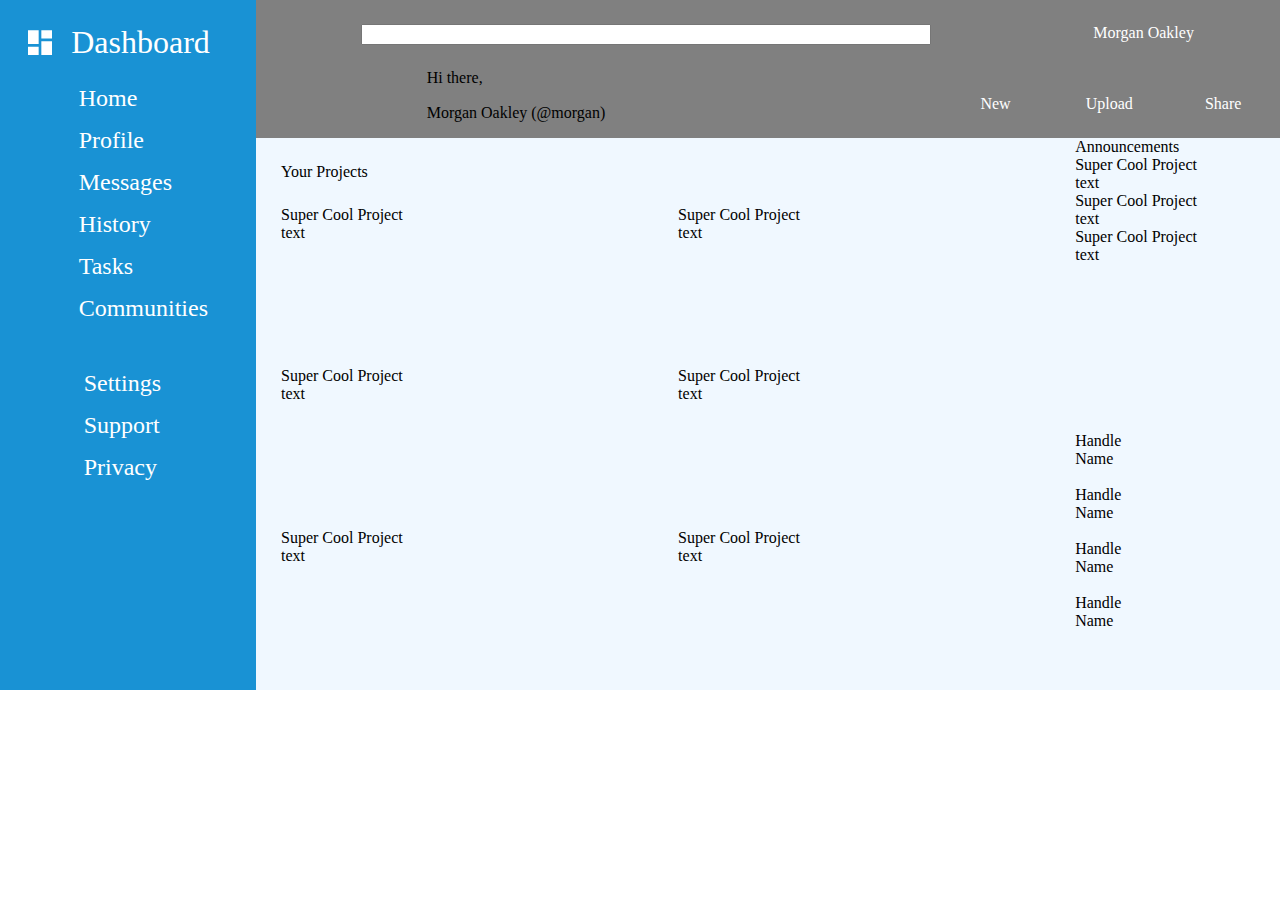
==== Admin-Dashboard/index.html @ c8d5f590 "Incomplete layout" ====
<!DOCTYPE html>
<html lang="en">
<head>
  <meta charset="UTF-8">
  <meta name="viewport" content="width=device-width, initial-scale=1.0">
  <title>Admin Dashboard</title>
  <link rel="stylesheet" href="styles.css">
</head>
<body>
  <div class="container">
    <div class="sidebar">
      <div class="logo">
        <img class="dash-icon" src="images/view-dashboard.svg" alt="Dashboard icon">
        <a class="sitename" href="">Dashboard</a>
      </div>
      <div class="menu">
        <img src="" alt="">
        <a href="">Home</a>
        <img src="" alt="">
        <a href="">Profile</a>
        <img src="" alt="">
        <a href="">Messages</a>
        <img src="" alt="">
        <a href="">History</a>
        <img src="" alt="">
        <a href="">Tasks</a>
        <img src="" alt="">
        <a href="">Communities</a>
      </div>
      <div class="extra-menu">
        <img src="" alt="">
        <a href="">Settings</a>
        <img src="" alt="">
        <a href="">Support</a>
        <img src="" alt="">
        <a href="">Privacy</a>
      </div>
    </div>
    <div class="header">
      <div class="topnav">
        <img src="" alt="">
        <input type="text">
        <img src="" alt="">
        <img src="" alt="">
        <a href="">Morgan Oakley</a>
      </div>
      <div class="greeting">
        <img class="greet-image" src="" alt="">
        <div>Hi there,</div>
        <div>Morgan Oakley (@morgan)</div>
      </div>
      <div class="options">
        <a href="">New</a>
        <a href="">Upload</a>
        <a href="">Share</a>
      </div>
    </div>
    <div class="main">
      <div class="projects">
        <div class="title">Your Projects</div>
        <div class="proj-box">
          <div class="text">
            <div>Super Cool Project</div>
            <div>text</div>
          </div>
          <img class="pricon1" href="" alt="">
          <img class="pricon2" href="" alt="">
          <img class="pricon3" href="" alt="">
        </div>
        <div class="proj-box">
          <div class="text">
            <div>Super Cool Project</div>
            <div>text</div>
          </div>
          <img class="pricon1" href="" alt="">
          <img class="pricon2" href="" alt="">
          <img class="pricon3" href="" alt="">
        </div>
        <div class="proj-box">
          <div class="text">
            <div>Super Cool Project</div>
            <div>text</div>
          </div>
          <img class="pricon1" href="" alt="">
          <img class="pricon2" href="" alt="">
          <img class="pricon3" href="" alt="">
        </div>
        <div class="proj-box">
          <div class="text">
            <div>Super Cool Project</div>
            <div>text</div>
          </div>
          <img class="pricon1" href="" alt="">
          <img class="pricon2" href="" alt="">
          <img class="pricon3" href="" alt="">
        </div>
        <div class="proj-box">
          <div class="text">
            <div>Super Cool Project</div>
            <div>text</div>
          </div>
          <img class="pricon1" href="" alt="">
          <img class="pricon2" href="" alt="">
          <img class="pricon3" href="" alt="">
        </div>
        <div class="proj-box">
          <div class="text">
            <div>Super Cool Project</div>
            <div>text</div>
          </div>
          <img class="pricon1" href="" alt="">
          <img class="pricon2" href="" alt="">
          <img class="pricon3" href="" alt="">
        </div>
      </div>
      <div class="announcements">
        <div>Announcements</div>
        <div class="text">
          <div>Super Cool Project</div>
          <div>text</div>
        </div>
        <div class="text">
          <div>Super Cool Project</div>
          <div>text</div>
        </div>
        <div class="text">
          <div>Super Cool Project</div>
          <div>text</div>
        </div>
      </div>
      <div class="trending">
        <div class="trend">
          <img href="" alt="">
          <div>Handle</div>
          <div>Name</div>
        </div>
        <div class="trend">
          <img href="" alt="">
          <div>Handle</div>
          <div>Name</div>
        </div>
        <div class="trend">
          <img href="" alt="">
          <div>Handle</div>
          <div>Name</div>
        </div>
        <div class="trend">
          <img href="" alt="">
          <div>Handle</div>
          <div>Name</div>
        </div>
      </div>
    </div>
  </div>
</body>
</html>
---- Admin-Dashboard/styles.css ----
body {
  margin: 0;
}

.container {
  display: grid;
  grid-template-columns: 1fr 4fr;
  grid-template-rows: 1fr 4fr;
  padding: 0;
}

.sidebar {
  padding: 1.5rem;
  background-color: #1992d4;
  grid-row: 1 / 3;
}

.header {
  background-color: grey;
  display: grid;
  grid-template-columns: 2fr 1fr;
  grid-template-rows: 1fr 1fr;
}

.main {
  background-color: aliceblue;
  display: grid;
  grid-template-columns: 4fr 1fr;
  grid-template-rows: 1fr 1fr;
}

.dash-icon {
  filter: invert(100%) sepia(100%) saturate(0%) hue-rotate(247deg) brightness(105%) contrast(102%);
}

a {
  text-decoration: none;
  color: white;
}

.logo {
  display: grid;
  grid-template-columns: 1fr 5fr;
  align-items: center;
  justify-items: center;
  gap: 15px;
}

.sitename {
  font-size: 2rem;
  justify-self: left;
}

.menu, .extra-menu {
  display: grid;
  grid-template-columns: 1fr 6fr;
  padding: 1.5rem;
  gap: 15px;
  font-size: 1.5rem;
}

.topnav {
  display: grid;
  grid-template-columns: 1fr 7fr 1fr 1fr 2fr;
  padding: 1.5rem;
  grid-column: 1 / 3;
}

.greeting {
  display: grid;
  grid-template-columns: 1fr 3fr;
  grid-template-rows: 1fr 1fr;
}

.greet-image {
  grid-row: 1 / 3;
}

.options {
  display: grid;
  grid-template-columns: 1fr 1fr 1fr;
  justify-items: center;
  align-items: center;
}

.projects {
  grid-row: 1 / 3;
  display: grid;
  grid-template-columns: 1fr 1fr;
  grid-template-rows: 0.1fr 1fr 1fr 1fr;
  gap: 25px;
  margin: 25px;
}

.title {
  grid-column: 1 / 3;
}

.proj-box {
  display: grid;
  grid-template-columns: 4fr 1fr 1fr 1fr;
  grid-template-rows: 3fr 1fr;
}

.text {
  grid-column: 1 / 5;
}

.pricon1 {
  grid-column: 2 / 3;
}

.pricon2 {
  grid-column: 3 / 4;
}

.pricon3 {
  grid-column: 4 / 5;
}
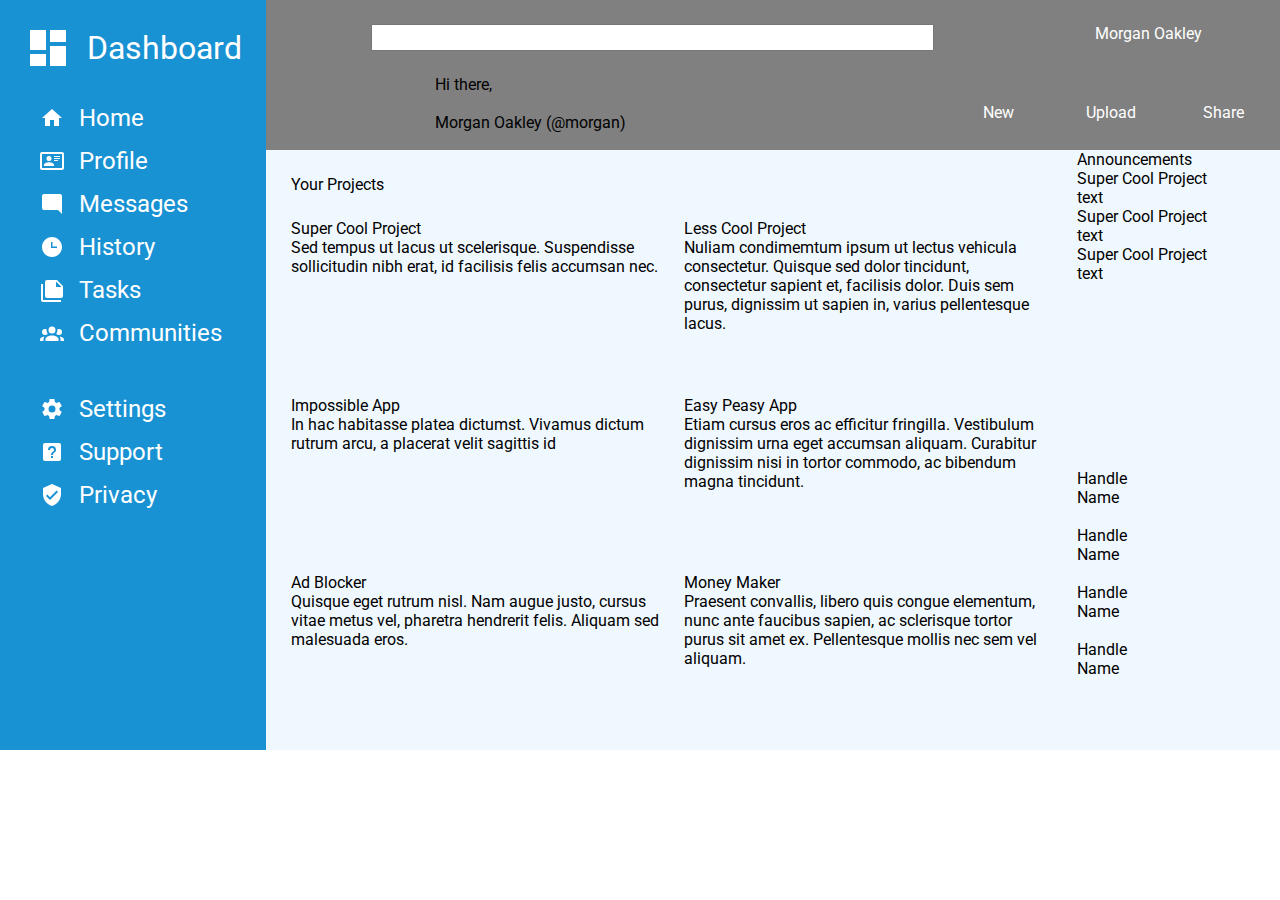
==== commit e1402a1a: "Added menu icons and changed font to Roboto" ====
--- a/Admin-Dashboard/index.html
+++ b/Admin-Dashboard/index.html
@@ -5,34 +5,37 @@
   <meta name="viewport" content="width=device-width, initial-scale=1.0">
   <title>Admin Dashboard</title>
   <link rel="stylesheet" href="styles.css">
+  <link rel="preconnect" href="https://fonts.googleapis.com">
+  <link rel="preconnect" href="https://fonts.gstatic.com" crossorigin>
+  <link href="https://fonts.googleapis.com/css2?family=Roboto&display=swap" rel="stylesheet">
 </head>
 <body>
   <div class="container">
     <div class="sidebar">
       <div class="logo">
-        <img class="dash-icon" src="images/view-dashboard.svg" alt="Dashboard icon">
+        <img class="white-icon main-logo" src="images/view-dashboard.svg" alt="Dashboard icon">
         <a class="sitename" href="">Dashboard</a>
       </div>
       <div class="menu">
-        <img src="" alt="">
+        <img class="white-icon menu-icon" src="images/home.svg" alt="Home icon">
         <a href="">Home</a>
-        <img src="" alt="">
+        <img class="white-icon menu-icon" src="images/card-account-details-outline.svg" alt="Profilo icon">
         <a href="">Profile</a>
-        <img src="" alt="">
+        <img class="white-icon menu-icon" src="images/message-reply.svg" alt="Messages icon">
         <a href="">Messages</a>
-        <img src="" alt="">
+        <img class="white-icon menu-icon" src="images/clock-time-three.svg" alt="History icon">
         <a href="">History</a>
-        <img src="" alt="">
+        <img class="white-icon menu-icon" src="images/note-multiple.svg" alt="Tasks icon">
         <a href="">Tasks</a>
-        <img src="" alt="">
+        <img class="white-icon menu-icon" src="images/account-group.svg" alt="Communities icon">
         <a href="">Communities</a>
       </div>
       <div class="extra-menu">
-        <img src="" alt="">
+        <img class="white-icon menu-icon" src="images/cog.svg" alt="Settings icon">
         <a href="">Settings</a>
-        <img src="" alt="">
+        <img class="white-icon menu-icon" src="images/help-box.svg" alt="Support icon">
         <a href="">Support</a>
-        <img src="" alt="">
+        <img class="white-icon menu-icon" src="images/shield-check.svg" alt="Privacy icon">
         <a href="">Privacy</a>
       </div>
     </div>
@@ -61,7 +64,7 @@
         <div class="proj-box">
           <div class="text">
             <div>Super Cool Project</div>
-            <div>text</div>
+            <div>Sed tempus ut lacus ut scelerisque. Suspendisse sollicitudin nibh erat, id facilisis felis accumsan nec.</div>
           </div>
           <img class="pricon1" href="" alt="">
           <img class="pricon2" href="" alt="">
@@ -69,8 +72,8 @@
         </div>
         <div class="proj-box">
           <div class="text">
-            <div>Super Cool Project</div>
-            <div>text</div>
+            <div>Less Cool Project</div>
+            <div>Nuliam condimemtum ipsum ut lectus vehicula consectetur. Quisque sed dolor tincidunt, consectetur sapient et, facilisis dolor. Duis sem purus, dignissim ut sapien in, varius pellentesque lacus.</div>
           </div>
           <img class="pricon1" href="" alt="">
           <img class="pricon2" href="" alt="">
@@ -78,8 +81,8 @@
         </div>
         <div class="proj-box">
           <div class="text">
-            <div>Super Cool Project</div>
-            <div>text</div>
+            <div>Impossible App</div>
+            <div>In hac habitasse platea dictumst. Vivamus dictum rutrum arcu, a placerat velit sagittis id</div>
           </div>
           <img class="pricon1" href="" alt="">
           <img class="pricon2" href="" alt="">
@@ -87,8 +90,8 @@
         </div>
         <div class="proj-box">
           <div class="text">
-            <div>Super Cool Project</div>
-            <div>text</div>
+            <div>Easy Peasy App</div>
+            <div>Etiam cursus eros ac efficitur fringilla. Vestibulum dignissim urna eget accumsan aliquam. Curabitur dignissim nisi in tortor commodo, ac bibendum magna tincidunt.</div>
           </div>
           <img class="pricon1" href="" alt="">
           <img class="pricon2" href="" alt="">
@@ -96,8 +99,8 @@
         </div>
         <div class="proj-box">
           <div class="text">
-            <div>Super Cool Project</div>
-            <div>text</div>
+            <div>Ad Blocker</div>
+            <div>Quisque eget rutrum nisl. Nam augue justo, cursus vitae metus vel, pharetra hendrerit felis. Aliquam sed malesuada eros.</div>
           </div>
           <img class="pricon1" href="" alt="">
           <img class="pricon2" href="" alt="">
@@ -105,8 +108,8 @@
         </div>
         <div class="proj-box">
           <div class="text">
-            <div>Super Cool Project</div>
-            <div>text</div>
+            <div>Money Maker</div>
+            <div>Praesent convallis, libero quis congue elementum, nunc ante faucibus sapien, ac sclerisque tortor purus sit amet ex. Pellentesque mollis nec sem vel aliquam.</div>
           </div>
           <img class="pricon1" href="" alt="">
           <img class="pricon2" href="" alt="">
--- a/Admin-Dashboard/styles.css
+++ b/Admin-Dashboard/styles.css
@@ -1,5 +1,6 @@
 body {
   margin: 0;
+  font-family: 'Roboto', sans-serif;
 }
 
 .container {
@@ -29,7 +30,7 @@
   grid-template-rows: 1fr 1fr;
 }
 
-.dash-icon {
+.white-icon {
   filter: invert(100%) sepia(100%) saturate(0%) hue-rotate(247deg) brightness(105%) contrast(102%);
 }
 
@@ -51,12 +52,22 @@
   justify-self: left;
 }
 
+.main-logo {
+  width: 3rem;
+}
+
 .menu, .extra-menu {
   display: grid;
   grid-template-columns: 1fr 6fr;
-  padding: 1.5rem;
+  padding: 1rem;
   gap: 15px;
   font-size: 1.5rem;
+  align-items: center;
+  padding-top: 2rem;
+}
+
+.menu-icon {
+  width: 1.5rem;
 }
 
 .topnav {
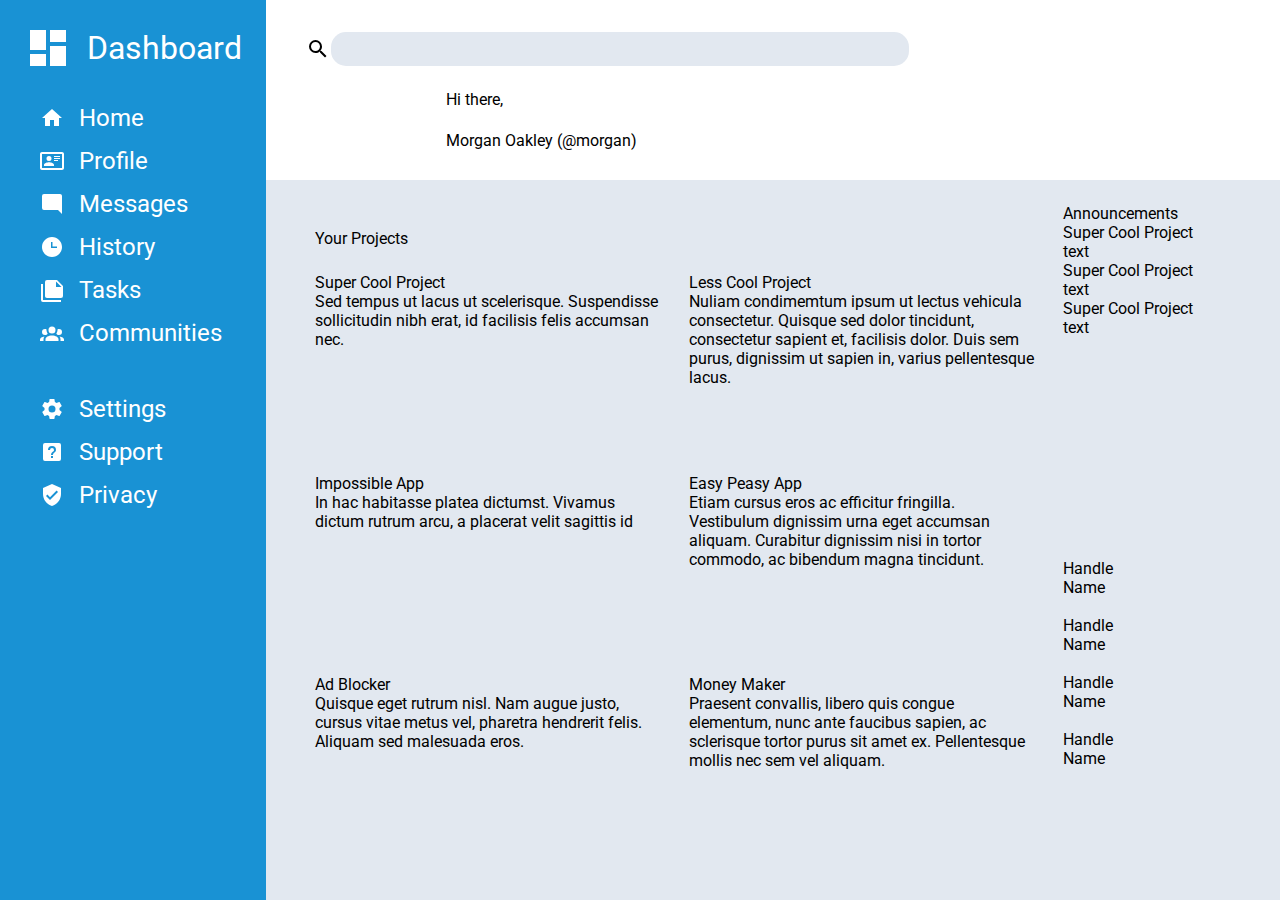
==== commit 13207377: "Changed search bar style" ====
--- a/Admin-Dashboard/index.html
+++ b/Admin-Dashboard/index.html
@@ -41,7 +41,7 @@
     </div>
     <div class="header">
       <div class="topnav">
-        <img src="" alt="">
+        <img class= "header-icon" src="images/magnify.svg" alt="Magnifying glass">
         <input type="text">
         <img src="" alt="">
         <img src="" alt="">
--- a/Admin-Dashboard/styles.css
+++ b/Admin-Dashboard/styles.css
@@ -17,17 +17,20 @@
 }
 
 .header {
-  background-color: grey;
   display: grid;
   grid-template-columns: 2fr 1fr;
   grid-template-rows: 1fr 1fr;
+  padding: 1rem;
+  padding-top: 0.5rem;
+  padding-bottom: 0.5rem;
 }
 
 .main {
-  background-color: aliceblue;
+  background-color: #e2e8f0;
   display: grid;
   grid-template-columns: 4fr 1fr;
   grid-template-rows: 1fr 1fr;
+  padding: 1.5rem;
 }
 
 .white-icon {
@@ -70,11 +73,16 @@
   width: 1.5rem;
 }
 
+.header-icon {
+  width: 1.5rem;
+}
+
 .topnav {
   display: grid;
-  grid-template-columns: 1fr 7fr 1fr 1fr 2fr;
+  grid-template-columns:0.3fr 7fr 1fr 1fr 2fr;
   padding: 1.5rem;
   grid-column: 1 / 3;
+  align-items: center;
 }
 
 .greeting {
@@ -127,4 +135,11 @@
 
 .pricon3 {
   grid-column: 4 / 5;
+}
+
+input {
+  background-color: #e2e8f0;
+  border: 0;
+  border-radius: 15px;
+  height: 2rem;
 }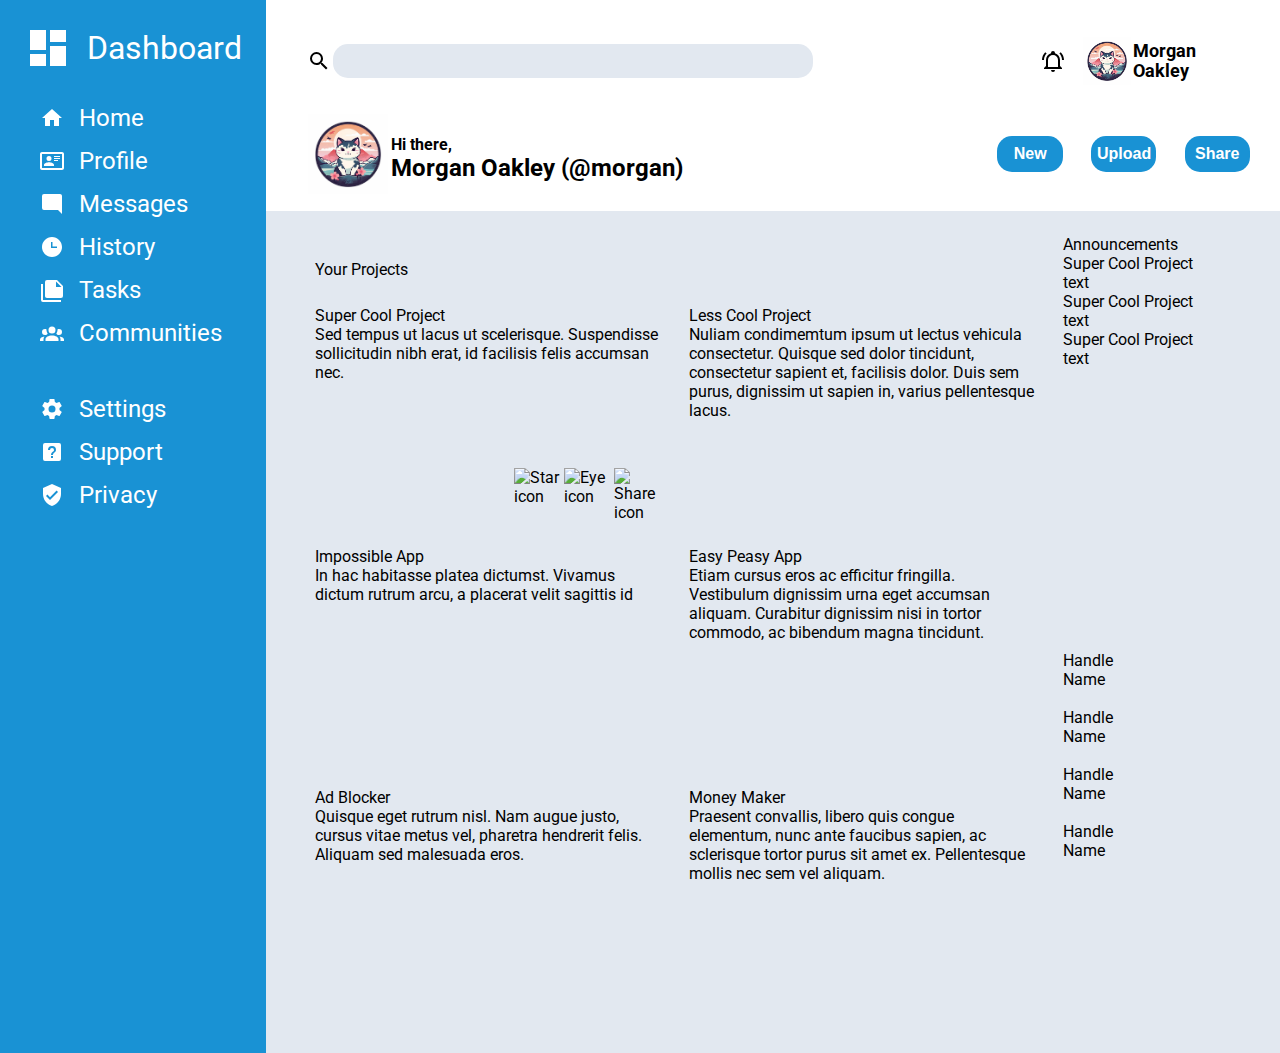
==== commit 2de11e62: "Changed header icons and styles" ====
--- a/Admin-Dashboard/index.html
+++ b/Admin-Dashboard/index.html
@@ -43,19 +43,19 @@
       <div class="topnav">
         <img class= "header-icon" src="images/magnify.svg" alt="Magnifying glass">
         <input type="text">
-        <img src="" alt="">
-        <img src="" alt="">
-        <a href="">Morgan Oakley</a>
+        <img class="header-icon bell" src="images/bell-ring-outline.svg" alt="Bell ringing">
+        <img class="user-image" src="images/cat.jpg" alt="Cat icon">
+        <a class="header-link" href="">Morgan Oakley</a>
       </div>
       <div class="greeting">
-        <img class="greet-image" src="" alt="">
-        <div>Hi there,</div>
-        <div>Morgan Oakley (@morgan)</div>
+        <img class="greet-image" src="images/cat.jpg" alt="Cat icon">
+        <div class="greet1">Hi there,</div>
+        <div class="greet2">Morgan Oakley (@morgan)</div>
       </div>
       <div class="options">
-        <a href="">New</a>
-        <a href="">Upload</a>
-        <a href="">Share</a>
+        <input type="button" class="button" value="New">
+        <input type="button" class="button" value="Upload">
+        <input type="button" class="button" value="Share">
       </div>
     </div>
     <div class="main">
@@ -66,9 +66,9 @@
             <div>Super Cool Project</div>
             <div>Sed tempus ut lacus ut scelerisque. Suspendisse sollicitudin nibh erat, id facilisis felis accumsan nec.</div>
           </div>
-          <img class="pricon1" href="" alt="">
-          <img class="pricon2" href="" alt="">
-          <img class="pricon3" href="" alt="">
+          <img class="pricon1" href="images/star-plus-outline.svg" alt="Star icon">
+          <img class="pricon2" href="images/eye-plus-outline.svg" alt="Eye icon">
+          <img class="pricon3" href="images/share-variant-outline.svg" alt="Share icon">
         </div>
         <div class="proj-box">
           <div class="text">
--- a/Admin-Dashboard/styles.css
+++ b/Admin-Dashboard/styles.css
@@ -18,7 +18,7 @@
 
 .header {
   display: grid;
-  grid-template-columns: 2fr 1fr;
+  grid-template-columns: 2.5fr 1fr;
   grid-template-rows: 1fr 1fr;
   padding: 1rem;
   padding-top: 0.5rem;
@@ -75,31 +75,37 @@
 
 .header-icon {
   width: 1.5rem;
+  justify-self: center;
 }
 
 .topnav {
   display: grid;
-  grid-template-columns:0.3fr 7fr 1fr 1fr 2fr;
+  grid-template-columns: 0.5fr 9fr 2fr 2fr 1fr 1fr 2fr;
   padding: 1.5rem;
   grid-column: 1 / 3;
   align-items: center;
+  padding-bottom: 1rem;
 }
 
 .greeting {
   display: grid;
-  grid-template-columns: 1fr 3fr;
+  grid-template-columns: 1fr 7fr;
   grid-template-rows: 1fr 1fr;
+  align-items: center;
+  padding-left: 1.5rem;
 }
 
 .greet-image {
   grid-row: 1 / 3;
+  width: 5rem;
+  justify-self: center;
 }
 
 .options {
   display: grid;
   grid-template-columns: 1fr 1fr 1fr;
-  justify-items: center;
-  align-items: center;
+  justify-content: center;
+  align-content: center;
 }
 
 .projects {
@@ -127,6 +133,7 @@
 
 .pricon1 {
   grid-column: 2 / 3;
+  width: 100%;
 }
 
 .pricon2 {
@@ -142,4 +149,44 @@
   border: 0;
   border-radius: 15px;
   height: 2rem;
+}
+
+.bell {
+  grid-column: 5 / 6;
+  justify-self: center;
+}
+
+.header-link {
+  color: black;
+  font-weight: bold;
+  justify-self: center;
+  font-size: 1.1rem;
+}
+
+.user-image {
+  width: 3rem;
+  justify-self: center;
+}
+
+.greet1 {
+  align-self: end;
+}
+
+.greet2 {
+  font-size: 1.5rem;
+  align-self: start;
+}
+
+.greet1, .greet2 {
+  font-weight: bold;
+}
+
+.button {
+  background-color: #1992d4;
+  color: white;
+  width: 70%;
+  height: 2.2rem;
+  justify-self: center;
+  font-weight: bold;
+  font-size: 1rem;
 }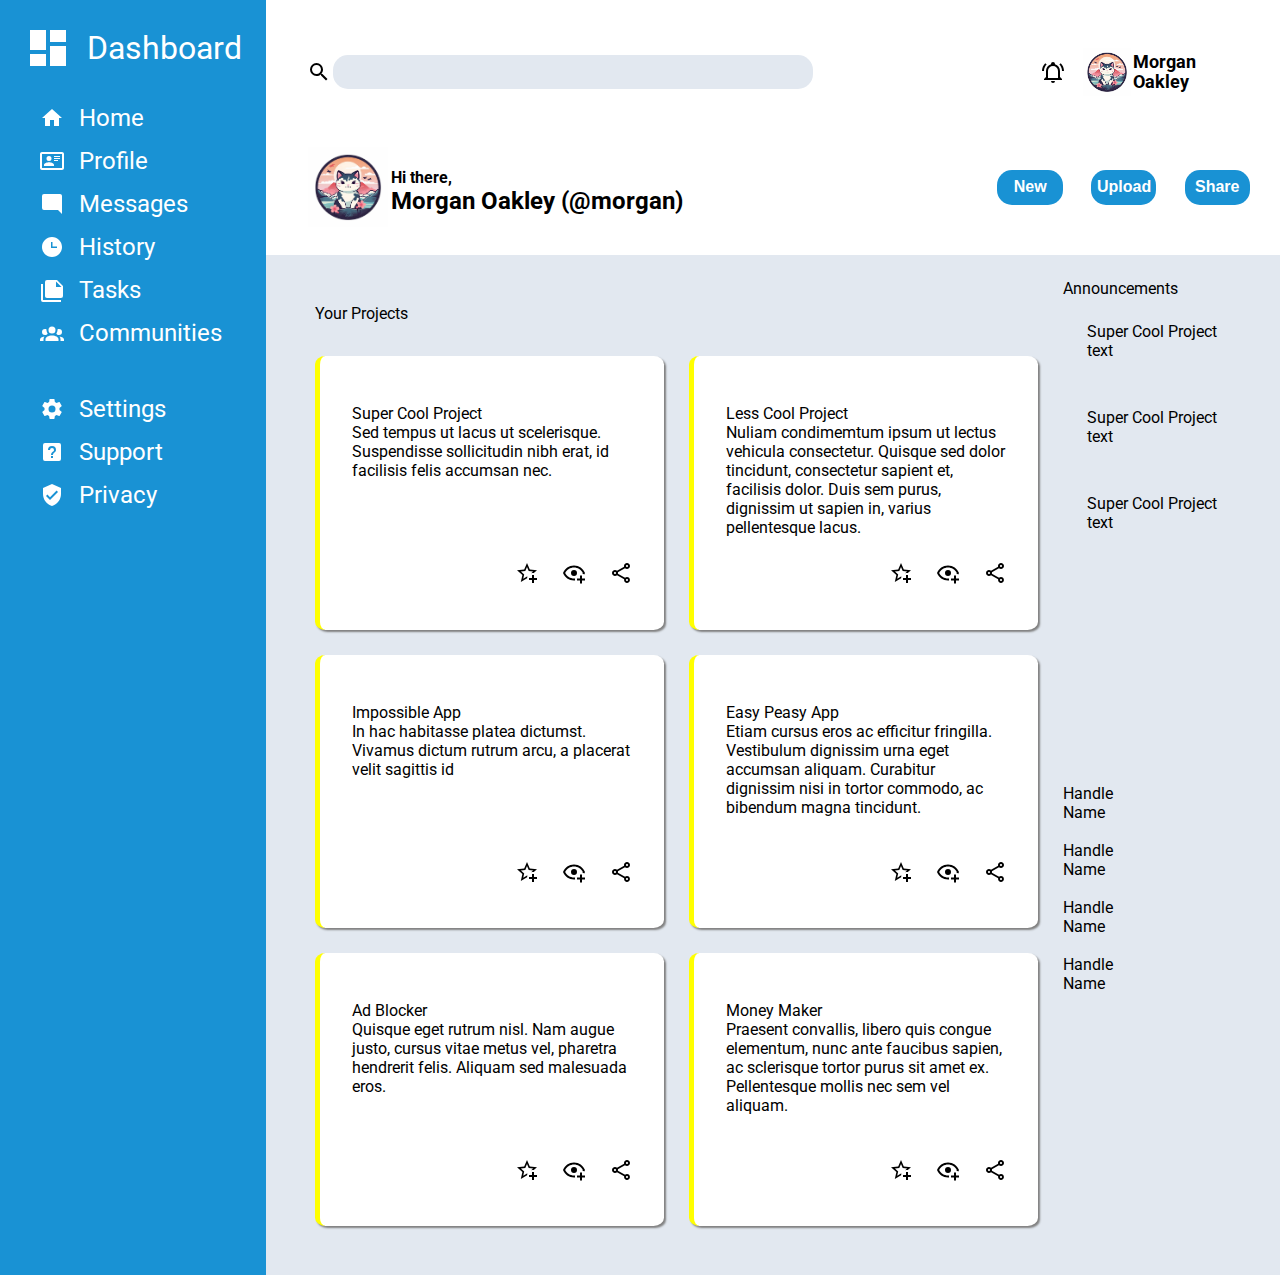
==== commit 105828ed: "Added project icons" ====
--- a/Admin-Dashboard/index.html
+++ b/Admin-Dashboard/index.html
@@ -66,54 +66,54 @@
             <div>Super Cool Project</div>
             <div>Sed tempus ut lacus ut scelerisque. Suspendisse sollicitudin nibh erat, id facilisis felis accumsan nec.</div>
           </div>
-          <img class="pricon1" href="images/star-plus-outline.svg" alt="Star icon">
-          <img class="pricon2" href="images/eye-plus-outline.svg" alt="Eye icon">
-          <img class="pricon3" href="images/share-variant-outline.svg" alt="Share icon">
+          <a class="pricon1" href=""><img src="images/star-plus-outline.svg" alt="Star icon"></a>
+          <a class="pricon2" href=""><img src="images/eye-plus-outline.svg" alt="Eye icon"></a>
+          <a class="pricon3" href=""><img src="images/share-variant-outline.svg" alt="Share icon"></a>
         </div>
         <div class="proj-box">
           <div class="text">
             <div>Less Cool Project</div>
             <div>Nuliam condimemtum ipsum ut lectus vehicula consectetur. Quisque sed dolor tincidunt, consectetur sapient et, facilisis dolor. Duis sem purus, dignissim ut sapien in, varius pellentesque lacus.</div>
           </div>
-          <img class="pricon1" href="" alt="">
-          <img class="pricon2" href="" alt="">
-          <img class="pricon3" href="" alt="">
+          <a class="pricon1" href=""><img src="images/star-plus-outline.svg" alt="Star icon"></a>
+          <a class="pricon2" href=""><img src="images/eye-plus-outline.svg" alt="Eye icon"></a>
+          <a class="pricon3" href=""><img src="images/share-variant-outline.svg" alt="Share icon"></a>
         </div>
         <div class="proj-box">
           <div class="text">
             <div>Impossible App</div>
             <div>In hac habitasse platea dictumst. Vivamus dictum rutrum arcu, a placerat velit sagittis id</div>
           </div>
-          <img class="pricon1" href="" alt="">
-          <img class="pricon2" href="" alt="">
-          <img class="pricon3" href="" alt="">
+          <a class="pricon1" href=""><img src="images/star-plus-outline.svg" alt="Star icon"></a>
+          <a class="pricon2" href=""><img src="images/eye-plus-outline.svg" alt="Eye icon"></a>
+          <a class="pricon3" href=""><img src="images/share-variant-outline.svg" alt="Share icon"></a>
         </div>
         <div class="proj-box">
           <div class="text">
             <div>Easy Peasy App</div>
             <div>Etiam cursus eros ac efficitur fringilla. Vestibulum dignissim urna eget accumsan aliquam. Curabitur dignissim nisi in tortor commodo, ac bibendum magna tincidunt.</div>
           </div>
-          <img class="pricon1" href="" alt="">
-          <img class="pricon2" href="" alt="">
-          <img class="pricon3" href="" alt="">
+          <a class="pricon1" href=""><img src="images/star-plus-outline.svg" alt="Star icon"></a>
+          <a class="pricon2" href=""><img src="images/eye-plus-outline.svg" alt="Eye icon"></a>
+          <a class="pricon3" href=""><img src="images/share-variant-outline.svg" alt="Share icon"></a>
         </div>
         <div class="proj-box">
           <div class="text">
             <div>Ad Blocker</div>
             <div>Quisque eget rutrum nisl. Nam augue justo, cursus vitae metus vel, pharetra hendrerit felis. Aliquam sed malesuada eros.</div>
           </div>
-          <img class="pricon1" href="" alt="">
-          <img class="pricon2" href="" alt="">
-          <img class="pricon3" href="" alt="">
+          <a class="pricon1" href=""><img src="images/star-plus-outline.svg" alt="Star icon"></a>
+          <a class="pricon2" href=""><img src="images/eye-plus-outline.svg" alt="Eye icon"></a>
+          <a class="pricon3" href=""><img src="images/share-variant-outline.svg" alt="Share icon"></a>
         </div>
         <div class="proj-box">
           <div class="text">
             <div>Money Maker</div>
             <div>Praesent convallis, libero quis congue elementum, nunc ante faucibus sapien, ac sclerisque tortor purus sit amet ex. Pellentesque mollis nec sem vel aliquam.</div>
           </div>
-          <img class="pricon1" href="" alt="">
-          <img class="pricon2" href="" alt="">
-          <img class="pricon3" href="" alt="">
+          <a class="pricon1" href=""><img src="images/star-plus-outline.svg" alt="Star icon"></a>
+          <a class="pricon2" href=""><img src="images/eye-plus-outline.svg" alt="Eye icon"></a>
+          <a class="pricon3" href=""><img src="images/share-variant-outline.svg" alt="Share icon"></a>
         </div>
       </div>
       <div class="announcements">
--- a/Admin-Dashboard/styles.css
+++ b/Admin-Dashboard/styles.css
@@ -125,23 +125,32 @@
   display: grid;
   grid-template-columns: 4fr 1fr 1fr 1fr;
   grid-template-rows: 3fr 1fr;
+  background-color: white;
+  border-radius: 3%;
+  box-shadow: 2px 2px 2px grey;
+  border-left: 5px solid yellow;
+  padding: 0.5rem;
+  padding-top: 1.5rem;
 }
 
 .text {
   grid-column: 1 / 5;
+  padding: 1.5rem;
 }
 
 .pricon1 {
   grid-column: 2 / 3;
-  width: 100%;
+  width: 1.5rem;
 }
 
 .pricon2 {
   grid-column: 3 / 4;
+  width: 1.5rem;
 }
 
 .pricon3 {
   grid-column: 4 / 5;
+  width: 1.5rem;
 }
 
 input {
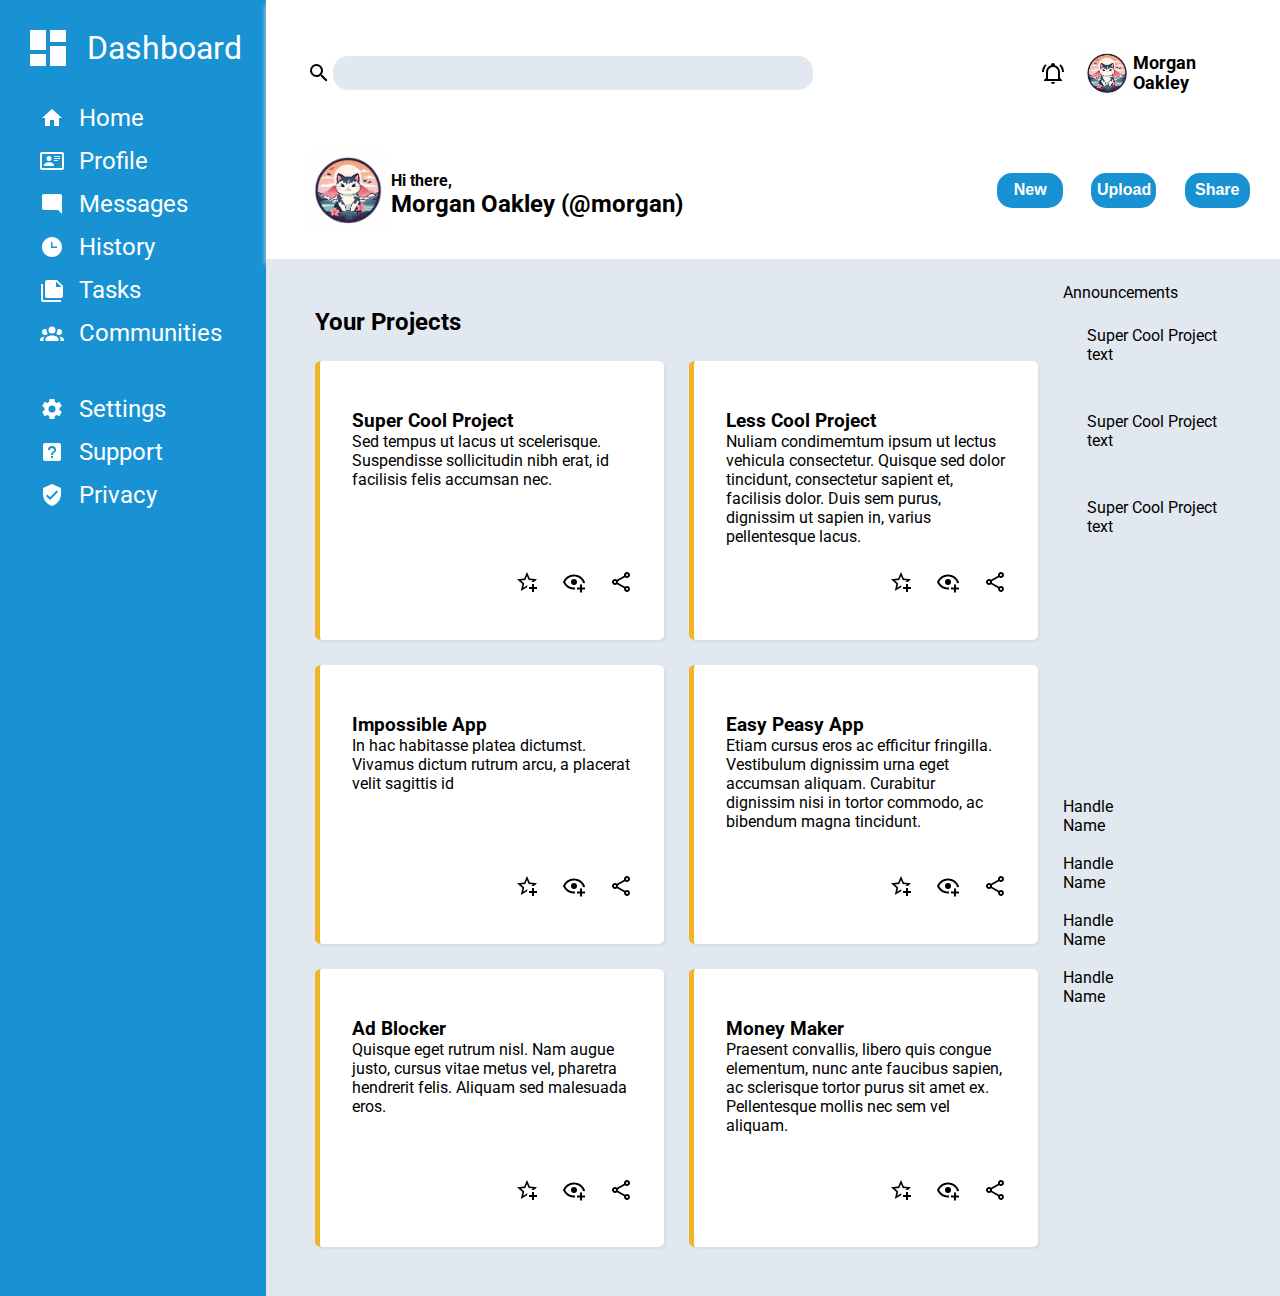
==== commit d1f0cbd3: "Changed style of project boxes" ====
--- a/Admin-Dashboard/index.html
+++ b/Admin-Dashboard/index.html
@@ -63,7 +63,7 @@
         <div class="title">Your Projects</div>
         <div class="proj-box">
           <div class="text">
-            <div>Super Cool Project</div>
+            <div class="title-text">Super Cool Project</div>
             <div>Sed tempus ut lacus ut scelerisque. Suspendisse sollicitudin nibh erat, id facilisis felis accumsan nec.</div>
           </div>
           <a class="pricon1" href=""><img src="images/star-plus-outline.svg" alt="Star icon"></a>
@@ -72,7 +72,7 @@
         </div>
         <div class="proj-box">
           <div class="text">
-            <div>Less Cool Project</div>
+            <div class="title-text">Less Cool Project</div>
             <div>Nuliam condimemtum ipsum ut lectus vehicula consectetur. Quisque sed dolor tincidunt, consectetur sapient et, facilisis dolor. Duis sem purus, dignissim ut sapien in, varius pellentesque lacus.</div>
           </div>
           <a class="pricon1" href=""><img src="images/star-plus-outline.svg" alt="Star icon"></a>
@@ -81,7 +81,7 @@
         </div>
         <div class="proj-box">
           <div class="text">
-            <div>Impossible App</div>
+            <div class="title-text">Impossible App</div>
             <div>In hac habitasse platea dictumst. Vivamus dictum rutrum arcu, a placerat velit sagittis id</div>
           </div>
           <a class="pricon1" href=""><img src="images/star-plus-outline.svg" alt="Star icon"></a>
@@ -90,7 +90,7 @@
         </div>
         <div class="proj-box">
           <div class="text">
-            <div>Easy Peasy App</div>
+            <div class="title-text">Easy Peasy App</div>
             <div>Etiam cursus eros ac efficitur fringilla. Vestibulum dignissim urna eget accumsan aliquam. Curabitur dignissim nisi in tortor commodo, ac bibendum magna tincidunt.</div>
           </div>
           <a class="pricon1" href=""><img src="images/star-plus-outline.svg" alt="Star icon"></a>
@@ -99,7 +99,7 @@
         </div>
         <div class="proj-box">
           <div class="text">
-            <div>Ad Blocker</div>
+            <div class="title-text">Ad Blocker</div>
             <div>Quisque eget rutrum nisl. Nam augue justo, cursus vitae metus vel, pharetra hendrerit felis. Aliquam sed malesuada eros.</div>
           </div>
           <a class="pricon1" href=""><img src="images/star-plus-outline.svg" alt="Star icon"></a>
@@ -108,7 +108,7 @@
         </div>
         <div class="proj-box">
           <div class="text">
-            <div>Money Maker</div>
+            <div class="title-text">Money Maker</div>
             <div>Praesent convallis, libero quis congue elementum, nunc ante faucibus sapien, ac sclerisque tortor purus sit amet ex. Pellentesque mollis nec sem vel aliquam.</div>
           </div>
           <a class="pricon1" href=""><img src="images/star-plus-outline.svg" alt="Star icon"></a>
--- a/Admin-Dashboard/styles.css
+++ b/Admin-Dashboard/styles.css
@@ -23,6 +23,7 @@
   padding: 1rem;
   padding-top: 0.5rem;
   padding-bottom: 0.5rem;
+  box-shadow: 0 5px 5px #d8dee5;
 }
 
 .main {
@@ -119,6 +120,8 @@
 
 .title {
   grid-column: 1 / 3;
+  font-weight: bold;
+  font-size: 1.5rem;
 }
 
 .proj-box {
@@ -126,9 +129,9 @@
   grid-template-columns: 4fr 1fr 1fr 1fr;
   grid-template-rows: 3fr 1fr;
   background-color: white;
-  border-radius: 3%;
-  box-shadow: 2px 2px 2px grey;
-  border-left: 5px solid yellow;
+  border-radius: 1.8%;
+  box-shadow: 2px 2px 2px #d8dee5;
+  border-left: 5px solid #f0b429;
   padding: 0.5rem;
   padding-top: 1.5rem;
 }
@@ -198,4 +201,9 @@
   justify-self: center;
   font-weight: bold;
   font-size: 1rem;
+}
+
+.title-text {
+  font-weight: bold;
+  font-size: 1.2rem;
 }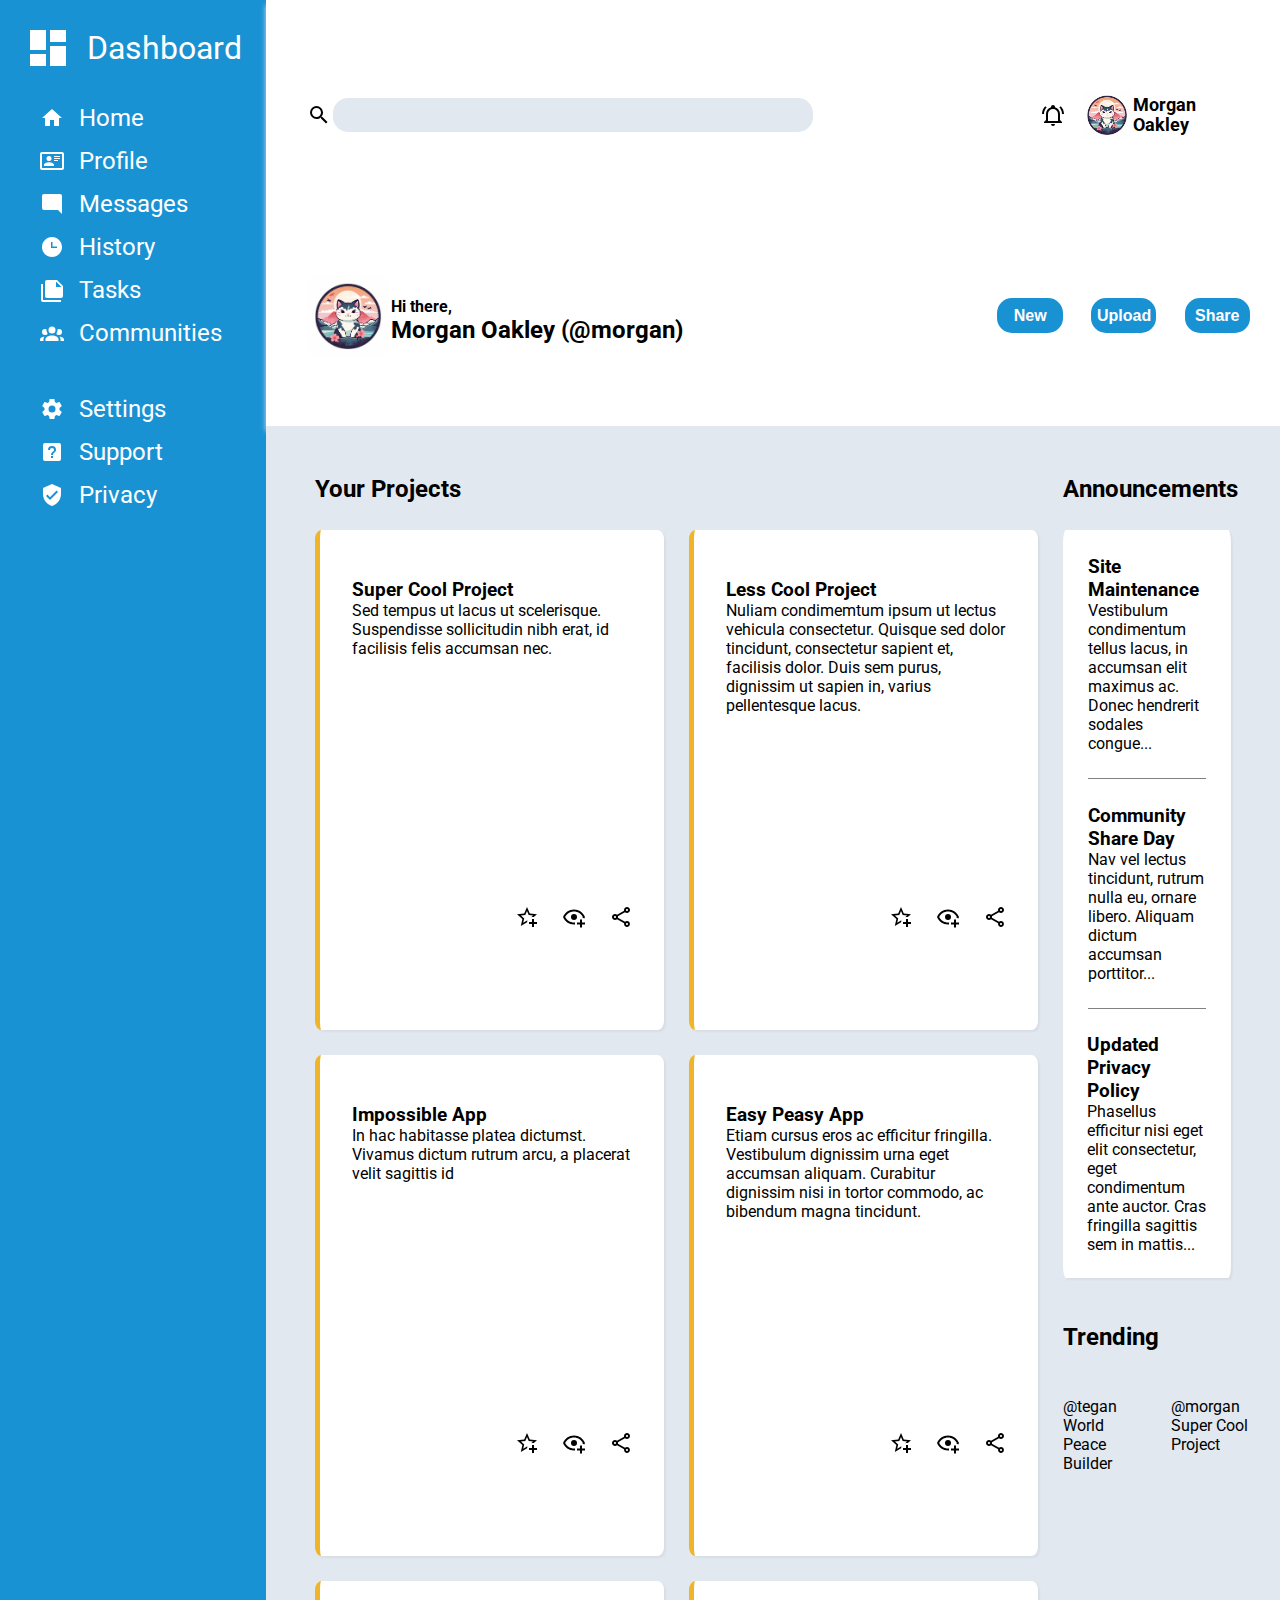
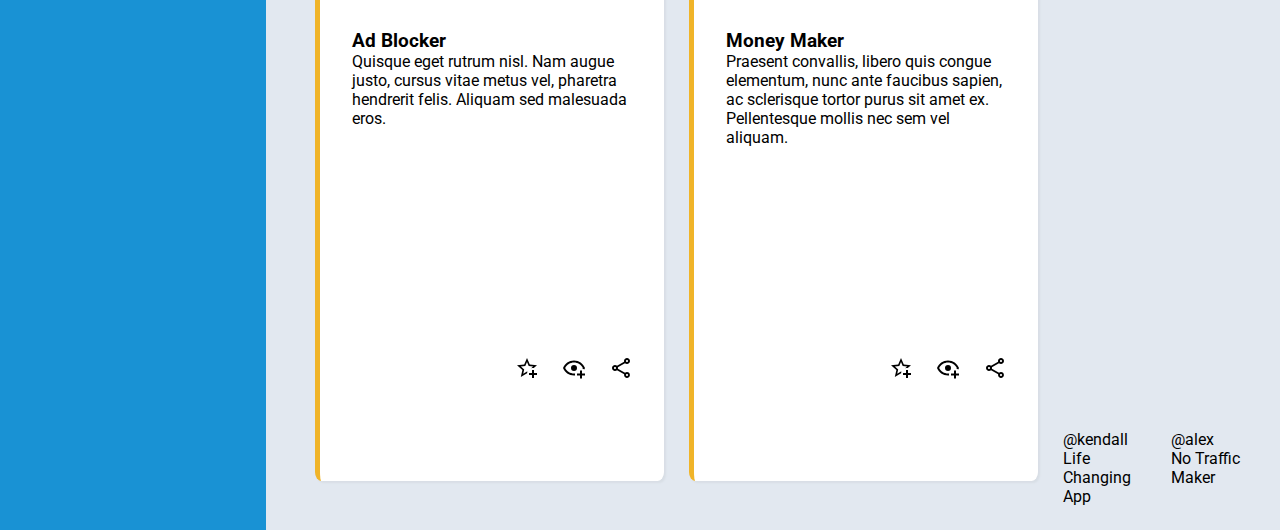
==== commit 3e5c29fb: "Styled Announcements section" ====
--- a/Admin-Dashboard/index.html
+++ b/Admin-Dashboard/index.html
@@ -117,40 +117,43 @@
         </div>
       </div>
       <div class="announcements">
-        <div>Announcements</div>
-        <div class="text">
-          <div>Super Cool Project</div>
-          <div>text</div>
-        </div>
-        <div class="text">
-          <div>Super Cool Project</div>
-          <div>text</div>
-        </div>
-        <div class="text">
-          <div>Super Cool Project</div>
-          <div>text</div>
+        <div class="title">Announcements</div>
+        <div class="announce-box">
+          <div class="text text-announce">
+            <div class="title-text">Site Maintenance</div>
+            <div class="border-down">Vestibulum condimentum tellus lacus, in accumsan elit maximus ac. Donec hendrerit sodales congue...</div>
+          </div>
+          <div class="text text-announce">
+            <div class="title-text">Community Share Day</div>
+            <div class="border-down">Nav vel lectus tincidunt, rutrum nulla eu, ornare libero. Aliquam dictum accumsan porttitor...</div>
+          </div>
+          <div class="text">
+            <div class="title-text">Updated Privacy Policy</div>
+            <div>Phasellus efficitur nisi eget elit consectetur, eget condimentum ante auctor. Cras fringilla sagittis sem in mattis...</div>
+          </div>
         </div>
       </div>
       <div class="trending">
+        <div class="title">Trending</div>
         <div class="trend">
-          <img href="" alt="">
-          <div>Handle</div>
-          <div>Name</div>
+          <img src="" alt="">
+          <div>@tegan</div>
+          <div>World Peace Builder</div>
         </div>
         <div class="trend">
-          <img href="" alt="">
-          <div>Handle</div>
-          <div>Name</div>
+          <img src="" alt="">
+          <div>@morgan</div>
+          <div>Super Cool Project</div>
         </div>
         <div class="trend">
-          <img href="" alt="">
-          <div>Handle</div>
-          <div>Name</div>
+          <img src="" alt="">
+          <div>@kendall</div>
+          <div>Life Changing App</div>
         </div>
         <div class="trend">
-          <img href="" alt="">
-          <div>Handle</div>
-          <div>Name</div>
+          <img src="" alt="">
+          <div>@alex</div>
+          <div>No Traffic Maker</div>
         </div>
       </div>
     </div>
--- a/Admin-Dashboard/styles.css
+++ b/Admin-Dashboard/styles.css
@@ -113,7 +113,7 @@
   grid-row: 1 / 3;
   display: grid;
   grid-template-columns: 1fr 1fr;
-  grid-template-rows: 0.1fr 1fr 1fr 1fr;
+  grid-template-rows: 30px 1fr 1fr 1fr;
   gap: 25px;
   margin: 25px;
 }
@@ -206,4 +206,35 @@
 .title-text {
   font-weight: bold;
   font-size: 1.2rem;
-}+}
+
+.announcements, .trending {
+  display: grid;
+  grid-template-rows: 30px 1fr;
+  gap: 25px;
+}
+
+.announcements {
+  margin-top: 25px;
+}
+
+.trending {
+  margin-top: 45px;
+}
+
+.announce-box {
+  display: grid;
+  background-color: white;
+  border-radius: 1.8%;
+  box-shadow: 2px 2px 2px #d8dee5;
+}
+
+.text-announce {
+  border-bottom: 1px solid grey;
+  margin: 25px;
+  padding: 0;
+  padding-bottom: 25px;
+  margin-bottom: 0;
+}
+
+.title-box {}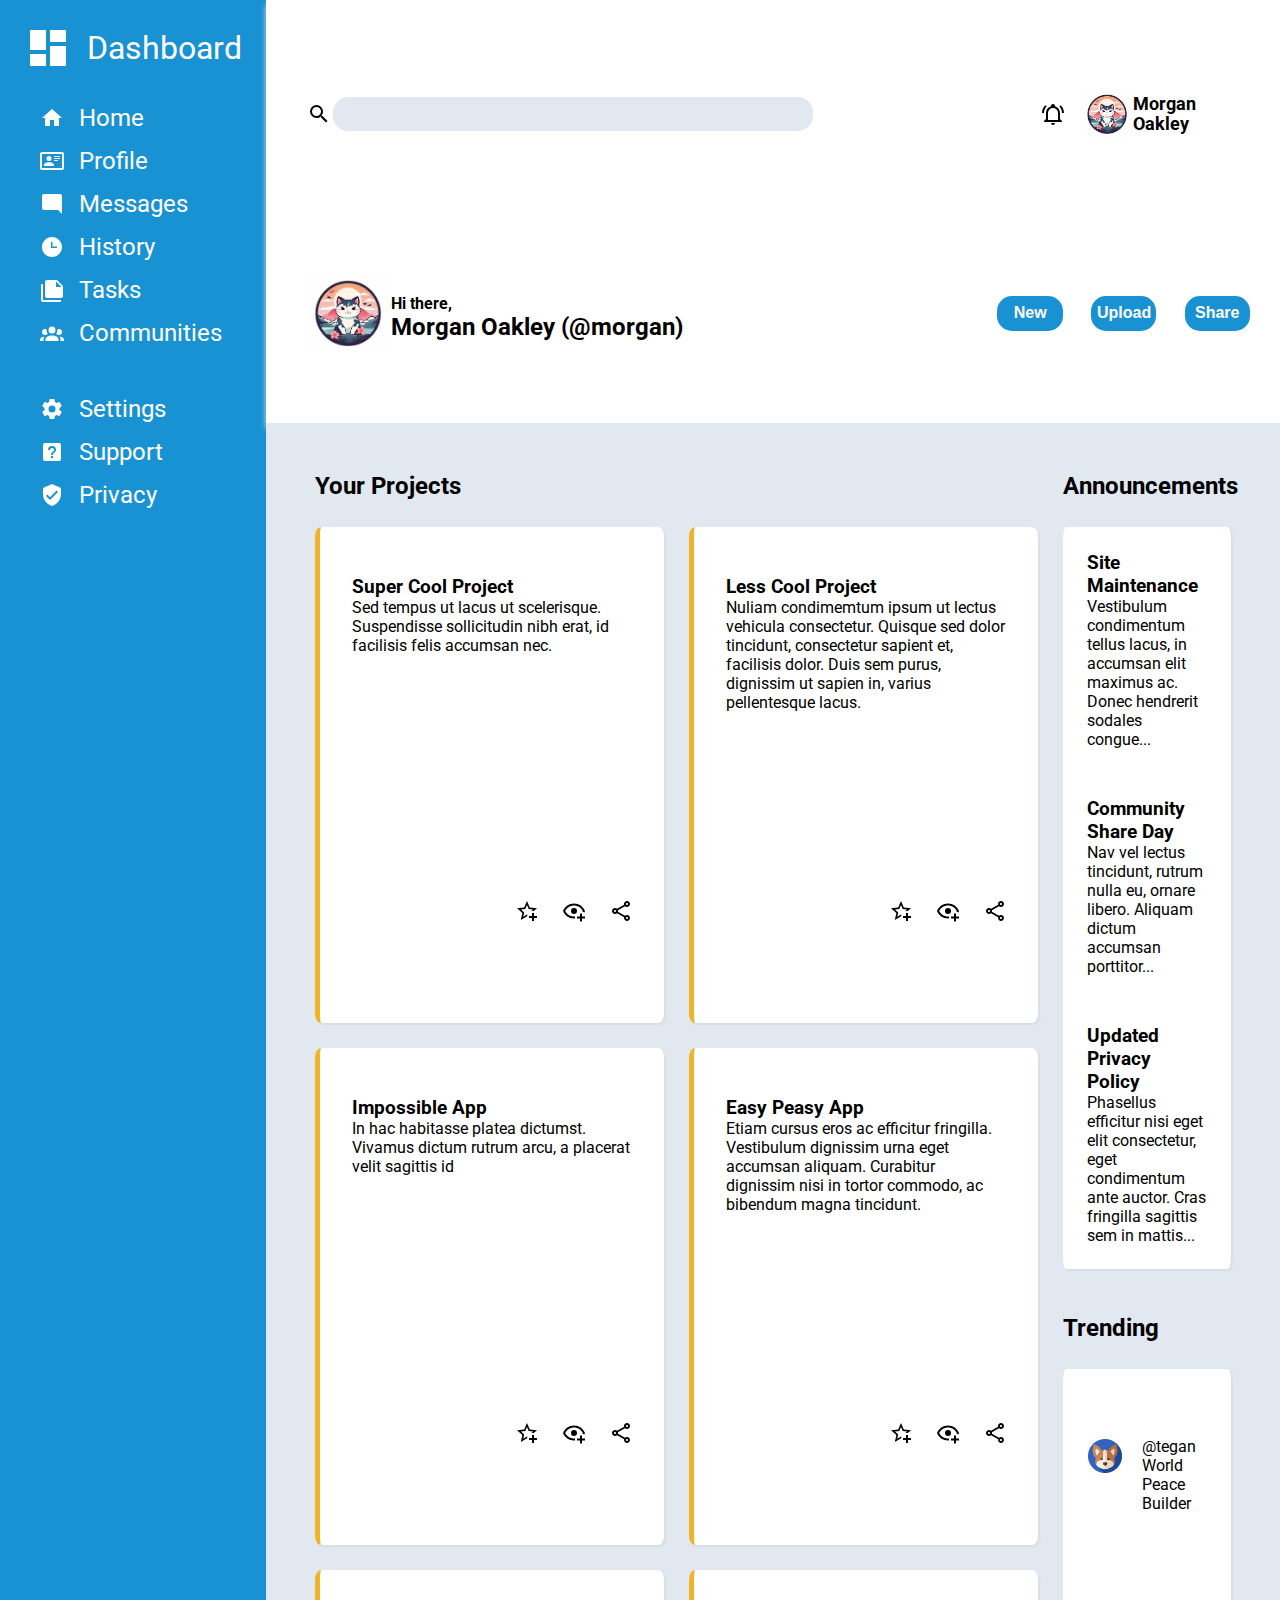
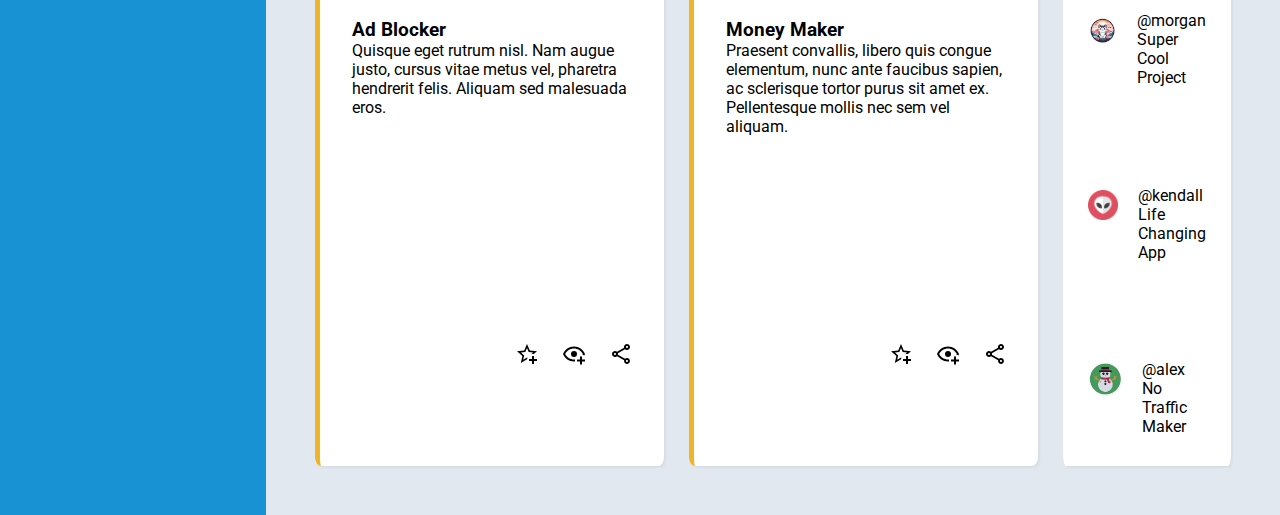
==== commit ced1c10a: "Styled Trending section" ====
--- a/Admin-Dashboard/index.html
+++ b/Admin-Dashboard/index.html
@@ -135,25 +135,27 @@
       </div>
       <div class="trending">
         <div class="title">Trending</div>
-        <div class="trend">
-          <img src="" alt="">
-          <div>@tegan</div>
-          <div>World Peace Builder</div>
-        </div>
-        <div class="trend">
-          <img src="" alt="">
-          <div>@morgan</div>
-          <div>Super Cool Project</div>
-        </div>
-        <div class="trend">
-          <img src="" alt="">
-          <div>@kendall</div>
-          <div>Life Changing App</div>
-        </div>
-        <div class="trend">
-          <img src="" alt="">
-          <div>@alex</div>
-          <div>No Traffic Maker</div>
+        <div class="trending-box">
+          <div class="trend">
+            <img class="user-icon" src="images/dog.png" alt="Dog icon">
+            <div class="username">@tegan</div>
+            <div class="message">World Peace Builder</div>
+          </div>
+          <div class="trend">
+            <img class="user-icon" src="images/cat.jpg" alt="Cat Icon">
+            <div class="username">@morgan</div>
+            <div class="message">Super Cool Project</div>
+          </div>
+          <div class="trend">
+            <img class="user-icon" src="images/alien_icon.png" alt="Alien Icon">
+            <div class="username">@kendall</div>
+            <div class="message">Life Changing App</div>
+          </div>
+          <div class="trend">
+            <img class="user-icon" src="images/christmas_cold_frosty_frozen_snowman_icon.png" alt="Snowman Icon">
+            <div class="username">@alex</div>
+            <div class="message">No Traffic Maker</div>
+          </div>
         </div>
       </div>
     </div>
--- a/Admin-Dashboard/styles.css
+++ b/Admin-Dashboard/styles.css
@@ -208,28 +208,30 @@
   font-size: 1.2rem;
 }
 
-.announcements, .trending {
+.announcements {
   display: grid;
   grid-template-rows: 30px 1fr;
   gap: 25px;
-}
-
-.announcements {
   margin-top: 25px;
 }
 
 .trending {
+  display: grid;
+  grid-template-columns: 1fr;
+  grid-template-rows: 30px 1fr;
+  gap: 25px;
+  margin-bottom: 25px;
   margin-top: 45px;
 }
 
-.announce-box {
+.announce-box, .trending-box {
   display: grid;
   background-color: white;
   border-radius: 1.8%;
   box-shadow: 2px 2px 2px #d8dee5;
 }
 
-.text-announce {
+.text-announce, {
   border-bottom: 1px solid grey;
   margin: 25px;
   padding: 0;
@@ -237,4 +239,26 @@
   margin-bottom: 0;
 }
 
-.title-box {}+.trend {
+  padding: 25px;
+  display: grid;
+  grid-template-columns: 1fr 2.5fr;
+  grid-template-rows: 1fr 1fr;
+}
+
+.user-icon {
+  grid-row: 1 / 3;
+  width: 100%;
+  justify-self: center;
+  align-self: center;
+}
+
+.username {
+  align-self: end;
+  margin-left: 20px;
+}
+
+.message {
+  align-self: top;
+  margin-left: 20px;
+}